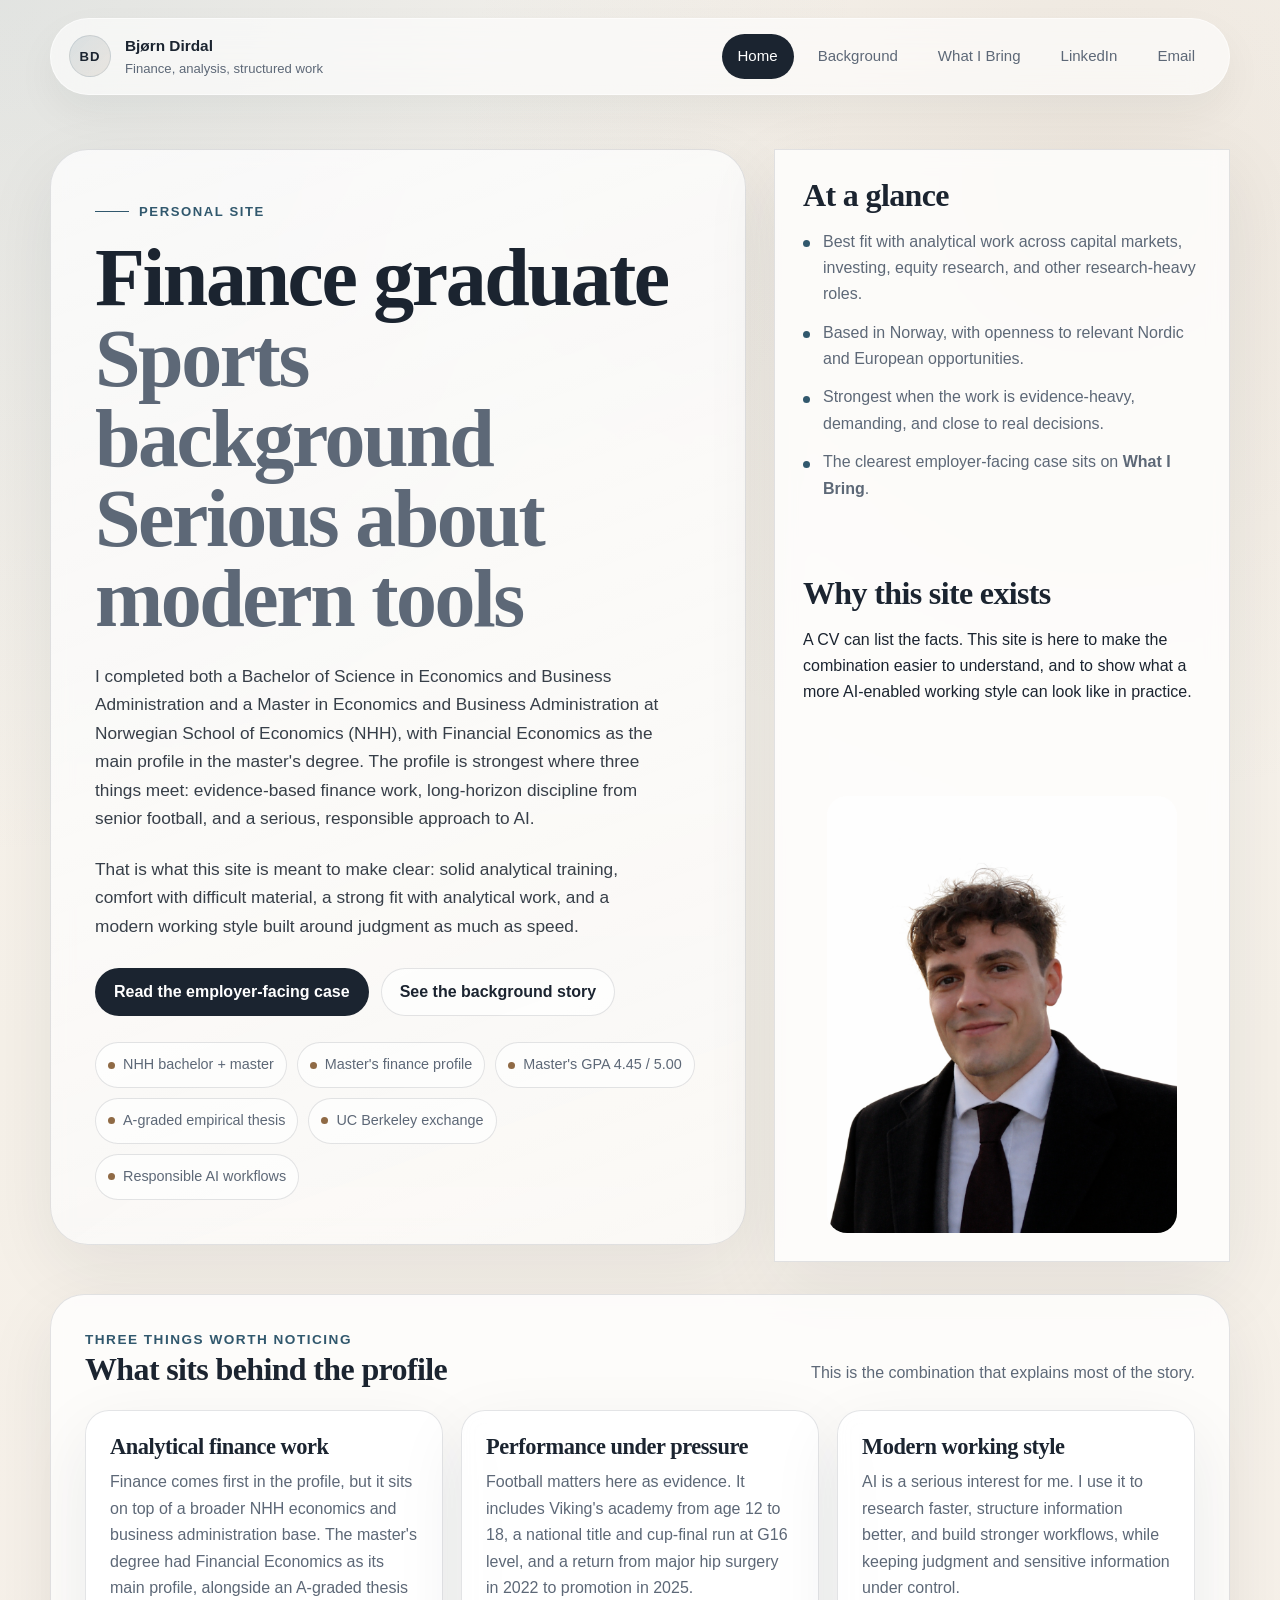
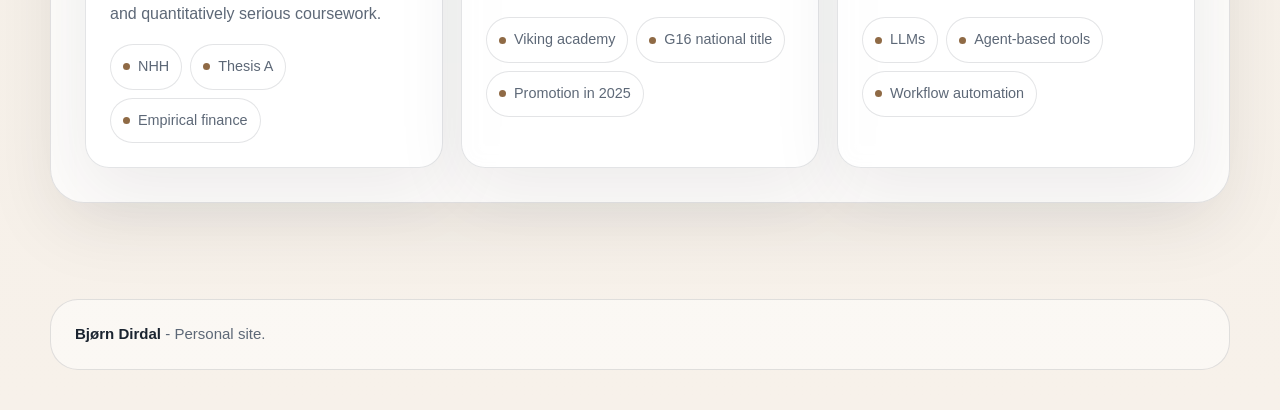
==== index.html @ 46bf7718 "Use uploaded image asset on home page" ====
<!DOCTYPE html>
<html lang="en">
  <head>
    <meta charset="utf-8" />
    <meta name="viewport" content="width=device-width, initial-scale=1" />
    <title>Bjørn Dirdal</title>
    <meta
      name="description"
      content="Personal site for Bjørn Dirdal - NHH economics and business administration graduate, finance-focused analyst, senior football competitor, and structured AI workflow user."
    />
    <link rel="stylesheet" href="./styles.css?v=20260422b" />
  </head>
  <body>
    <header class="site-header">
      <div class="container header-inner">
        <a class="brand" href="./index.html">
          <span class="brand-mark">BD</span>
          <span class="brand-copy">
            <span class="brand-name">Bjørn Dirdal</span>
            <span class="brand-sub">Finance, analysis, structured work</span>
          </span>
        </a>

        <button class="nav-toggle" type="button" aria-label="Toggle navigation" aria-expanded="false">
          Menu
        </button>

        <nav class="site-nav" aria-label="Primary">
          <a href="./index.html">Home</a>
          <a href="./background.html">Background</a>
          <a href="./what-i-bring.html">What I Bring</a>
          <a href="https://www.linkedin.com/in/bj%C3%B8rn-dirdal-7071463ba/" target="_blank" rel="noreferrer">LinkedIn</a>
          <a href="mailto:bjorndirdal@hotmail.com">Email</a>
        </nav>
      </div>
    </header>

    <main class="page-main">
      <div class="container">
        <section class="hero">
          <div class="hero-copy reveal">
            <div class="eyebrow">Personal site</div>
            <h1 class="hero-title">
              Finance graduate
              <span>Sports background</span>
              <span>Serious about modern tools</span>
            </h1>
            <p class="lead">
              I completed both a Bachelor of Science in Economics and Business Administration and a Master in
              Economics and Business Administration at Norwegian School of Economics (NHH), with Financial Economics
              as the main profile in the master's degree. The profile is strongest where three things meet:
              evidence-based finance work, long-horizon discipline from senior football, and a serious, responsible
              approach to AI.
            </p>
            <p class="lead">
              That is what this site is meant to make clear: solid analytical training, comfort with difficult
              material, a strong fit with analytical work, and a modern working style built around judgment as much
              as speed.
            </p>

            <div class="hero-actions">
              <a class="button button-primary" href="./what-i-bring.html">Read the employer-facing case</a>
              <a class="button button-secondary" href="./background.html">See the background story</a>
            </div>

            <div class="fact-row">
              <span class="fact-pill">NHH bachelor + master</span>
              <span class="fact-pill">Master's finance profile</span>
              <span class="fact-pill">Master's GPA 4.45 / 5.00</span>
              <span class="fact-pill">A-graded empirical thesis</span>
              <span class="fact-pill">UC Berkeley exchange</span>
              <span class="fact-pill">Responsible AI workflows</span>
            </div>
          </div>

          <div class="hero-aside">
            <aside class="aside-card reveal">
              <h2>At a glance</h2>
              <ul class="aside-list">
                <li>Best fit with analytical work across capital markets, investing, equity research, and other research-heavy roles.</li>
                <li>Based in Norway, with openness to relevant Nordic and European opportunities.</li>
                <li>Strongest when the work is evidence-heavy, demanding, and close to real decisions.</li>
                <li>The clearest employer-facing case sits on <a href="./what-i-bring.html"><strong>What I Bring</strong></a>.</li>
              </ul>
            </aside>

            <aside class="spotlight-card reveal">
              <h2>Why this site exists</h2>
              <p>
                A CV can list the facts. This site is here to make the combination easier to understand, and to show
                what a more AI-enabled working style can look like in practice.
              </p>
            </aside>

            <figure class="spotlight-card portrait-card reveal">
              <img
                class="portrait-image"
                src="./assets/27c5221503b23c3ba4d09596e3cf2870c97bc34b12b7a6a74b775cd7564462e4.png"
                alt="Portrait of Bjørn Dirdal in formal attire."
              />
            </figure>
          </div>
        </section>

        <section class="section">
          <div class="section-shell reveal">
            <div class="section-heading">
              <div>
                <div class="section-kicker">Three things worth noticing</div>
                <h2>What sits behind the profile</h2>
              </div>
              <p>This is the combination that explains most of the story.</p>
            </div>

            <div class="grid grid-3">
              <article class="feature-card">
                <h3>Analytical finance work</h3>
                <p>
                  Finance comes first in the profile, but it sits on top of a broader NHH economics and business
                  administration base. The master's degree had Financial Economics as its main profile, alongside an
                  A-graded thesis and quantitatively serious coursework.
                </p>
                <div class="mini-chip-row">
                  <span class="mini-chip">NHH</span>
                  <span class="mini-chip">Thesis A</span>
                  <span class="mini-chip">Empirical finance</span>
                </div>
              </article>

              <article class="feature-card">
                <h3>Performance under pressure</h3>
                <p>
                  Football matters here as evidence. It includes Viking's academy from age 12 to 18, a national
                  title and cup-final run at G16 level, and a return from major hip surgery in 2022 to promotion in 2025.
                </p>
                <div class="mini-chip-row">
                  <span class="mini-chip">Viking academy</span>
                  <span class="mini-chip">G16 national title</span>
                  <span class="mini-chip">Promotion in 2025</span>
                </div>
              </article>

              <article class="feature-card">
                <h3>Modern working style</h3>
                <p>
                  AI is a serious interest for me. I use it to research faster, structure information better, and
                  build stronger workflows, while keeping judgment and sensitive information under control.
                </p>
                <div class="mini-chip-row">
                  <span class="mini-chip">LLMs</span>
                  <span class="mini-chip">Agent-based tools</span>
                  <span class="mini-chip">Workflow automation</span>
                </div>
              </article>
            </div>
          </div>
        </section>
      </div>
    </main>

    <footer class="site-footer">
      <div class="container footer-shell">
        <strong>Bjørn Dirdal</strong> - Personal site.
      </div>
    </footer>

    <script src="./script.js?v=20260422d"></script>
  </body>
</html>
---- styles.css ----
:root {
  --bg: #f5f0e8;
  --bg-strong: #efe6da;
  --panel: rgba(255, 255, 255, 0.78);
  --panel-solid: #ffffff;
  --panel-soft: rgba(230, 236, 234, 0.72);
  --ink: #1b2430;
  --muted: #5d6877;
  --line: rgba(27, 36, 48, 0.12);
  --line-strong: rgba(27, 36, 48, 0.2);
  --accent: #31586d;
  --accent-soft: #d9e6eb;
  --accent-warm: #8f6a45;
  --sage: #667b6d;
  --shadow: 0 24px 70px rgba(27, 36, 48, 0.08);
  --radius-lg: 28px;
  --radius-md: 18px;
  --radius-sm: 12px;
  --max-width: 1180px;
  --font-display: "Iowan Old Style", "Palatino Linotype", "Book Antiqua", "Times New Roman", serif;
  --font-body: "Avenir Next", "Segoe UI", "Helvetica Neue", Arial, sans-serif;
}

* {
  box-sizing: border-box;
}

html {
  scroll-behavior: smooth;
}

body {
  margin: 0;
  min-height: 100vh;
  color: var(--ink);
  background:
    radial-gradient(circle at top left, rgba(110, 142, 158, 0.16), transparent 36%),
    radial-gradient(circle at 86% 8%, rgba(175, 154, 130, 0.15), transparent 30%),
    linear-gradient(180deg, #f8f4ee 0%, var(--bg) 52%, #f7f1ea 100%);
  font-family: var(--font-body);
  line-height: 1.65;
  text-rendering: optimizeLegibility;
}

img {
  max-width: 100%;
  display: block;
}

a {
  color: inherit;
  text-decoration: none;
}

button {
  font: inherit;
}

.container {
  width: min(calc(100% - 40px), var(--max-width));
  margin: 0 auto;
}

.site-header {
  position: sticky;
  top: 0;
  z-index: 20;
  padding: 18px 0 0;
}

.header-inner {
  display: flex;
  align-items: center;
  justify-content: space-between;
  gap: 24px;
  padding: 14px 18px;
  border: 1px solid rgba(255, 255, 255, 0.55);
  border-radius: 999px;
  background: rgba(255, 255, 255, 0.62);
  backdrop-filter: blur(18px);
  box-shadow: 0 18px 40px rgba(27, 36, 48, 0.05);
}

.brand {
  display: inline-flex;
  align-items: center;
  gap: 14px;
  min-width: 0;
}

.brand-mark {
  display: grid;
  place-items: center;
  width: 42px;
  height: 42px;
  border-radius: 50%;
  background: linear-gradient(135deg, rgba(49, 88, 109, 0.14), rgba(143, 106, 69, 0.12));
  border: 1px solid rgba(49, 88, 109, 0.14);
  font-size: 0.82rem;
  font-weight: 700;
  letter-spacing: 0.08em;
  text-transform: uppercase;
}

.brand-copy {
  display: flex;
  flex-direction: column;
  min-width: 0;
}

.brand-name {
  font-weight: 700;
  font-size: 0.96rem;
}

.brand-sub {
  color: var(--muted);
  font-size: 0.82rem;
  white-space: nowrap;
}

.site-nav {
  display: flex;
  align-items: center;
  gap: 8px;
}

.site-nav a {
  padding: 10px 16px;
  border-radius: 999px;
  color: var(--muted);
  font-size: 0.94rem;
  transition: background-color 0.2s ease, color 0.2s ease, transform 0.2s ease;
}

.site-nav a:hover,
.site-nav a:focus-visible {
  background: rgba(49, 88, 109, 0.08);
  color: var(--ink);
}

.site-nav a.is-active {
  background: var(--ink);
  color: #ffffff;
}

.nav-toggle {
  display: none;
  align-items: center;
  justify-content: center;
  border: 0;
  border-radius: 999px;
  padding: 10px 14px;
  background: rgba(49, 88, 109, 0.1);
  color: var(--ink);
}

.page-main {
  padding: 54px 0 96px;
}

.hero {
  display: grid;
  grid-template-columns: 1.45fr 0.95fr;
  gap: 28px;
  align-items: start;
}

.hero-copy,
.hero-aside,
.panel,
.card,
.section-shell,
.timeline-item,
.argument-panel,
.flow-step,
.contact-block,
.media-card,
.feature-card,
.route-card,
.thesis-card,
.pill-card,
.story-card {
  border: 1px solid var(--line);
  background: var(--panel);
  backdrop-filter: blur(10px);
  box-shadow: var(--shadow);
}

.hero-copy {
  padding: 44px;
  border-radius: 38px;
  background:
    linear-gradient(160deg, rgba(255, 255, 255, 0.82), rgba(255, 255, 255, 0.68)),
    linear-gradient(145deg, rgba(49, 88, 109, 0.06), rgba(143, 106, 69, 0.04));
}

.eyebrow {
  display: inline-flex;
  align-items: center;
  gap: 10px;
  margin-bottom: 16px;
  color: var(--accent);
  font-size: 0.82rem;
  font-weight: 700;
  letter-spacing: 0.12em;
  text-transform: uppercase;
}

.eyebrow::before {
  content: "";
  width: 34px;
  height: 1px;
  background: currentColor;
}

.hero-title {
  margin: 0;
  font-family: var(--font-display);
  font-size: clamp(2.8rem, 6.4vw, 5.4rem);
  line-height: 0.98;
  letter-spacing: -0.03em;
}

.hero-title span {
  display: block;
  color: var(--muted);
}

.lead {
  margin: 22px 0 0;
  max-width: 60ch;
  font-size: 1.08rem;
  color: rgba(27, 36, 48, 0.88);
}

.lead strong {
  color: var(--ink);
}

.hero-actions {
  display: flex;
  flex-wrap: wrap;
  gap: 12px;
  margin-top: 28px;
}

.button {
  display: inline-flex;
  align-items: center;
  justify-content: center;
  gap: 10px;
  min-height: 48px;
  padding: 0 18px;
  border-radius: 999px;
  border: 1px solid transparent;
  font-weight: 700;
  transition: transform 0.2s ease, background-color 0.2s ease, border-color 0.2s ease, color 0.2s ease;
}

.button:hover,
.button:focus-visible {
  transform: translateY(-1px);
}

.button-primary {
  background: var(--ink);
  color: #ffffff;
}

.button-secondary {
  background: rgba(255, 255, 255, 0.64);
  border-color: var(--line);
  color: var(--ink);
}

.button-tertiary {
  background: rgba(49, 88, 109, 0.08);
  color: var(--accent);
  border-color: rgba(49, 88, 109, 0.12);
}

.fact-row {
  display: flex;
  flex-wrap: wrap;
  gap: 10px;
  margin-top: 26px;
}

.fact-pill,
.role-pill,
.mini-chip {
  display: inline-flex;
  align-items: center;
  gap: 8px;
  padding: 10px 12px;
  border-radius: 999px;
  border: 1px solid var(--line);
  background: rgba(255, 255, 255, 0.58);
  color: var(--muted);
  font-size: 0.9rem;
}

.fact-pill::before,
.role-pill::before,
.mini-chip::before {
  content: "";
  width: 7px;
  height: 7px;
  border-radius: 50%;
  background: var(--accent-warm);
}

.hero-aside {
  display: grid;
  gap: 18px;
}

.aside-card,
.spotlight-card {
  padding: 28px;
  border-radius: 28px;
}

.portrait-card {
  padding: 12px;
}

.portrait-image {
  width: 100%;
  aspect-ratio: 4 / 5;
  object-fit: cover;
  object-position: center 20%;
  border-radius: 20px;
}

.aside-card h2,
.spotlight-card h2,
.section-heading h2,
.feature-card h3,
.route-card h3,
.media-card h3,
.story-card h3,
.thesis-card h2,
.argument-panel h2,
.contact-block h2 {
  margin: 0;
  font-family: var(--font-display);
  line-height: 1.08;
  letter-spacing: -0.02em;
}

.aside-card h2,
.spotlight-card h2,
.section-heading h2,
.thesis-card h2,
.contact-block h2 {
  font-size: clamp(1.65rem, 2.5vw, 2.3rem);
}

.aside-list,
.detail-list,
.timeline-list,
.contact-list,
.source-list {
  margin: 16px 0 0;
  padding: 0;
  list-style: none;
  display: grid;
  gap: 12px;
}

.aside-list li,
.detail-list li,
.timeline-list li,
.contact-list li,
.source-list li {
  position: relative;
  padding-left: 20px;
  color: var(--muted);
}

.aside-list li::before,
.detail-list li::before,
.timeline-list li::before,
.contact-list li::before,
.source-list li::before {
  content: "";
  position: absolute;
  left: 0;
  top: 0.72em;
  width: 7px;
  height: 7px;
  border-radius: 50%;
  background: var(--accent);
}

.section {
  margin-top: 32px;
}

.section-shell {
  padding: 34px;
  border-radius: 34px;
}

.section-heading {
  display: flex;
  align-items: end;
  justify-content: space-between;
  gap: 24px;
  margin-bottom: 24px;
}

.section-kicker {
  color: var(--accent);
  font-size: 0.85rem;
  font-weight: 700;
  letter-spacing: 0.11em;
  text-transform: uppercase;
}

.section-heading p,
.panel-intro,
.card p,
.story-card p,
.feature-card p,
.route-card p,
.contact-block p,
.thesis-card p,
.argument-panel p {
  margin: 10px 0 0;
  color: var(--muted);
}

.grid {
  display: grid;
  gap: 18px;
}

.grid-2 {
  grid-template-columns: repeat(2, minmax(0, 1fr));
}

.grid-3 {
  grid-template-columns: repeat(3, minmax(0, 1fr));
}

.feature-card,
.route-card,
.story-card,
.timeline-item,
.thesis-card,
.contact-block {
  padding: 24px;
  border-radius: 24px;
}

.feature-card h3,
.route-card h3,
.story-card h3 {
  font-size: 1.4rem;
}

.feature-card .mini-chip-row,
.route-card .mini-chip-row,
.story-card .mini-chip-row,
.thesis-card .mini-chip-row {
  display: flex;
  flex-wrap: wrap;
  gap: 8px;
  margin-top: 16px;
}

.route-card a {
  font-weight: 700;
  color: var(--accent);
}

.split {
  display: grid;
  grid-template-columns: 1.1fr 0.9fr;
  gap: 18px;
}

.media-card {
  border-radius: 28px;
  overflow: hidden;
}

.media-frame {
  padding: 12px 12px 0;
}

.media-card-image-only .media-frame {
  padding: 12px;
}

.media-frame img {
  width: 100%;
  height: 100%;
  object-fit: cover;
  border-radius: 22px;
}

.media-card-wide .media-frame img {
  aspect-ratio: 16 / 10;
}

.media-card-tall .media-frame img {
  aspect-ratio: 4 / 5;
  object-position: center 20%;
}

.media-body {
  padding: 18px 20px 22px;
}

.media-kicker {
  color: var(--accent);
  font-size: 0.8rem;
  font-weight: 700;
  letter-spacing: 0.11em;
  text-transform: uppercase;
}

.media-card h3 {
  margin: 8px 0 0;
  font-size: 1.45rem;
}

.media-body p {
  margin: 10px 0 0;
  color: var(--muted);
}

.image-strip {
  display: flex;
  justify-content: center;
  align-items: flex-start;
  gap: clamp(20px, 4vw, 44px);
}

.image-strip-photo {
  display: block;
  width: auto;
  height: clamp(220px, 24vw, 300px);
  max-width: none;
  border-radius: 0;
  box-shadow: none;
}

.timeline {
  display: grid;
  gap: 16px;
}

.timeline-item {
  position: relative;
  overflow: hidden;
}

.timeline-item::before {
  content: "";
  position: absolute;
  inset: 0 auto 0 0;
  width: 6px;
  background: linear-gradient(180deg, rgba(49, 88, 109, 0.56), rgba(102, 123, 109, 0.54));
}

.timeline-meta {
  color: var(--accent);
  font-size: 0.9rem;
  font-weight: 700;
  letter-spacing: 0.04em;
  text-transform: uppercase;
}

.timeline-item h3 {
  margin: 12px 0 0;
  font-family: var(--font-display);
  font-size: 1.5rem;
  line-height: 1.12;
}

.timeline-item p {
  margin: 10px 0 0;
  color: var(--muted);
}

.story-grid {
  display: grid;
  grid-template-columns: repeat(2, minmax(0, 1fr));
  gap: 18px;
}

.story-card {
  min-height: 100%;
}

.story-card h3 {
  font-size: 1.45rem;
}

.story-note {
  margin-top: 22px;
  padding: 18px 20px;
  border-radius: 20px;
  border: 1px solid rgba(49, 88, 109, 0.16);
  background: rgba(49, 88, 109, 0.08);
}

.role-strip {
  display: flex;
  flex-wrap: wrap;
  gap: 10px;
  margin-top: 18px;
}

.argument-layout {
  display: grid;
  grid-template-columns: 0.94fr 1.06fr;
  gap: 22px;
  align-items: start;
}

.argument-card-grid {
  display: grid;
  gap: 12px;
}

.argument-card {
  width: 100%;
  padding: 18px 18px 17px;
  border: 1px solid var(--line);
  border-radius: 20px;
  background: rgba(255, 255, 255, 0.62);
  color: var(--ink);
  text-align: left;
  cursor: pointer;
  transition: transform 0.2s ease, border-color 0.2s ease, background-color 0.2s ease, box-shadow 0.2s ease;
}

.argument-card:hover,
.argument-card:focus-visible {
  transform: translateY(-1px);
  border-color: rgba(49, 88, 109, 0.26);
}

.argument-card.is-active {
  border-color: rgba(49, 88, 109, 0.28);
  background: linear-gradient(180deg, rgba(49, 88, 109, 0.12), rgba(255, 255, 255, 0.75));
  box-shadow: 0 18px 40px rgba(49, 88, 109, 0.08);
}

.argument-card strong {
  display: block;
  font-family: var(--font-display);
  font-size: 1.35rem;
  line-height: 1.06;
}

.argument-card span {
  display: block;
  margin-top: 10px;
  color: var(--muted);
  font-size: 0.94rem;
}

.argument-panels {
  position: relative;
}

.argument-panel {
  display: none;
  padding: 28px;
  border-radius: 28px;
}

.argument-panel.is-active {
  display: block;
}

.argument-meta {
  margin-top: 16px;
  color: var(--accent);
  font-size: 0.9rem;
  font-weight: 700;
  text-transform: uppercase;
  letter-spacing: 0.08em;
}

.argument-columns {
  display: grid;
  grid-template-columns: repeat(2, minmax(0, 1fr));
  gap: 16px;
  margin-top: 22px;
}

.argument-column {
  padding: 18px;
  border-radius: 20px;
  border: 1px solid var(--line);
  background: rgba(255, 255, 255, 0.64);
}

.argument-column h3 {
  margin: 0;
  font-size: 0.9rem;
  color: var(--accent);
  font-weight: 700;
  letter-spacing: 0.08em;
  text-transform: uppercase;
}

.argument-column p,
.argument-column ul {
  margin: 12px 0 0;
}

.argument-column ul {
  padding-left: 18px;
  color: var(--muted);
}

.honesty-note {
  margin-top: 18px;
  padding: 18px 20px;
  border-radius: 20px;
  border: 1px solid rgba(143, 106, 69, 0.18);
  background: rgba(143, 106, 69, 0.08);
}

.thesis-grid {
  display: grid;
  grid-template-columns: 1.15fr 0.85fr;
  gap: 18px;
}

.thesis-card {
  padding: 28px;
}

.thesis-title {
  margin-top: 10px;
  font-family: var(--font-display);
  font-size: clamp(1.9rem, 3.3vw, 2.6rem);
  line-height: 1.06;
}

.callout-grid {
  display: grid;
  grid-template-columns: repeat(3, minmax(0, 1fr));
  gap: 16px;
  margin-top: 20px;
}

.pill-card {
  padding: 18px;
  border-radius: 20px;
  background: rgba(255, 255, 255, 0.66);
}

.pill-card h3 {
  margin: 0;
  font-size: 0.9rem;
  color: var(--accent);
  letter-spacing: 0.08em;
  text-transform: uppercase;
}

.pill-card p {
  margin: 10px 0 0;
  color: var(--muted);
}

.flow {
  display: grid;
  grid-template-columns: repeat(4, minmax(0, 1fr));
  gap: 14px;
}

.flow-step {
  position: relative;
  padding: 22px;
  border-radius: 22px;
}

.flow-step-number {
  display: inline-grid;
  place-items: center;
  width: 34px;
  height: 34px;
  border-radius: 50%;
  background: rgba(49, 88, 109, 0.12);
  color: var(--accent);
  font-weight: 800;
}

.flow-step h3 {
  margin: 16px 0 0;
  font-family: var(--font-display);
  font-size: 1.35rem;
  line-height: 1.08;
}

.flow-step p {
  margin: 10px 0 0;
  color: var(--muted);
}

.contact-layout {
  display: grid;
  grid-template-columns: 1fr 0.92fr;
  gap: 18px;
}

.contact-link {
  display: inline-flex;
  align-items: center;
  gap: 10px;
  margin-top: 18px;
  font-size: clamp(1.2rem, 2.1vw, 1.7rem);
  font-weight: 700;
}

.contact-link::after {
  content: "->";
  color: var(--accent);
}

.source-note {
  margin-top: 18px;
  color: var(--muted);
  font-size: 0.92rem;
}

.site-footer {
  padding: 0 0 40px;
}

.footer-shell {
  padding: 22px 24px;
  border-radius: 28px;
  border: 1px solid var(--line);
  background: rgba(255, 255, 255, 0.48);
  color: var(--muted);
  font-size: 0.94rem;
}

.footer-shell strong {
  color: var(--ink);
}

.reveal {
  opacity: 0;
  transform: translateY(24px);
  transition: opacity 0.75s ease, transform 0.75s ease;
}

.reveal.is-visible {
  opacity: 1;
  transform: translateY(0);
}

@media (prefers-reduced-motion: reduce) {
  html {
    scroll-behavior: auto;
  }

  .reveal,
  .button,
  .argument-card,
  .site-nav a {
    transition: none;
  }

  .reveal {
    opacity: 1;
    transform: none;
  }
}

@media (max-width: 1060px) {
  .hero,
  .split,
  .argument-layout,
  .thesis-grid,
  .contact-layout {
    grid-template-columns: 1fr;
  }

  .story-grid,
  .grid-3,
  .callout-grid,
  .flow {
    grid-template-columns: repeat(2, minmax(0, 1fr));
  }
}

@media (max-width: 760px) {
  .site-header {
    padding-top: 14px;
  }

  .header-inner {
    border-radius: 28px;
    align-items: start;
    flex-wrap: wrap;
  }

  .brand-sub {
    white-space: normal;
  }

  .nav-toggle {
    display: inline-flex;
    margin-left: auto;
  }

  .site-nav {
    display: none;
    width: 100%;
    flex-direction: column;
    align-items: stretch;
  }

  .site-header.is-open .site-nav {
    display: flex;
  }

  .hero-copy,
  .section-shell,
  .aside-card,
  .spotlight-card,
  .argument-panel,
  .thesis-card,
  .contact-block {
    padding: 24px;
  }

  .page-main {
    padding-top: 36px;
    padding-bottom: 72px;
  }

  .story-grid,
  .grid-2,
  .grid-3,
  .callout-grid,
  .flow,
  .argument-columns {
    grid-template-columns: 1fr;
  }

  .section-heading {
    align-items: start;
    flex-direction: column;
  }

  .hero-title {
    font-size: clamp(2.5rem, 11vw, 4rem);
  }

  .fact-row,
  .hero-actions,
  .role-strip {
    gap: 8px;
  }

  .image-strip {
    display: grid;
    grid-template-columns: 1fr;
    justify-content: stretch;
  }

  .image-strip-photo {
    width: 100%;
    height: auto;
  }
}
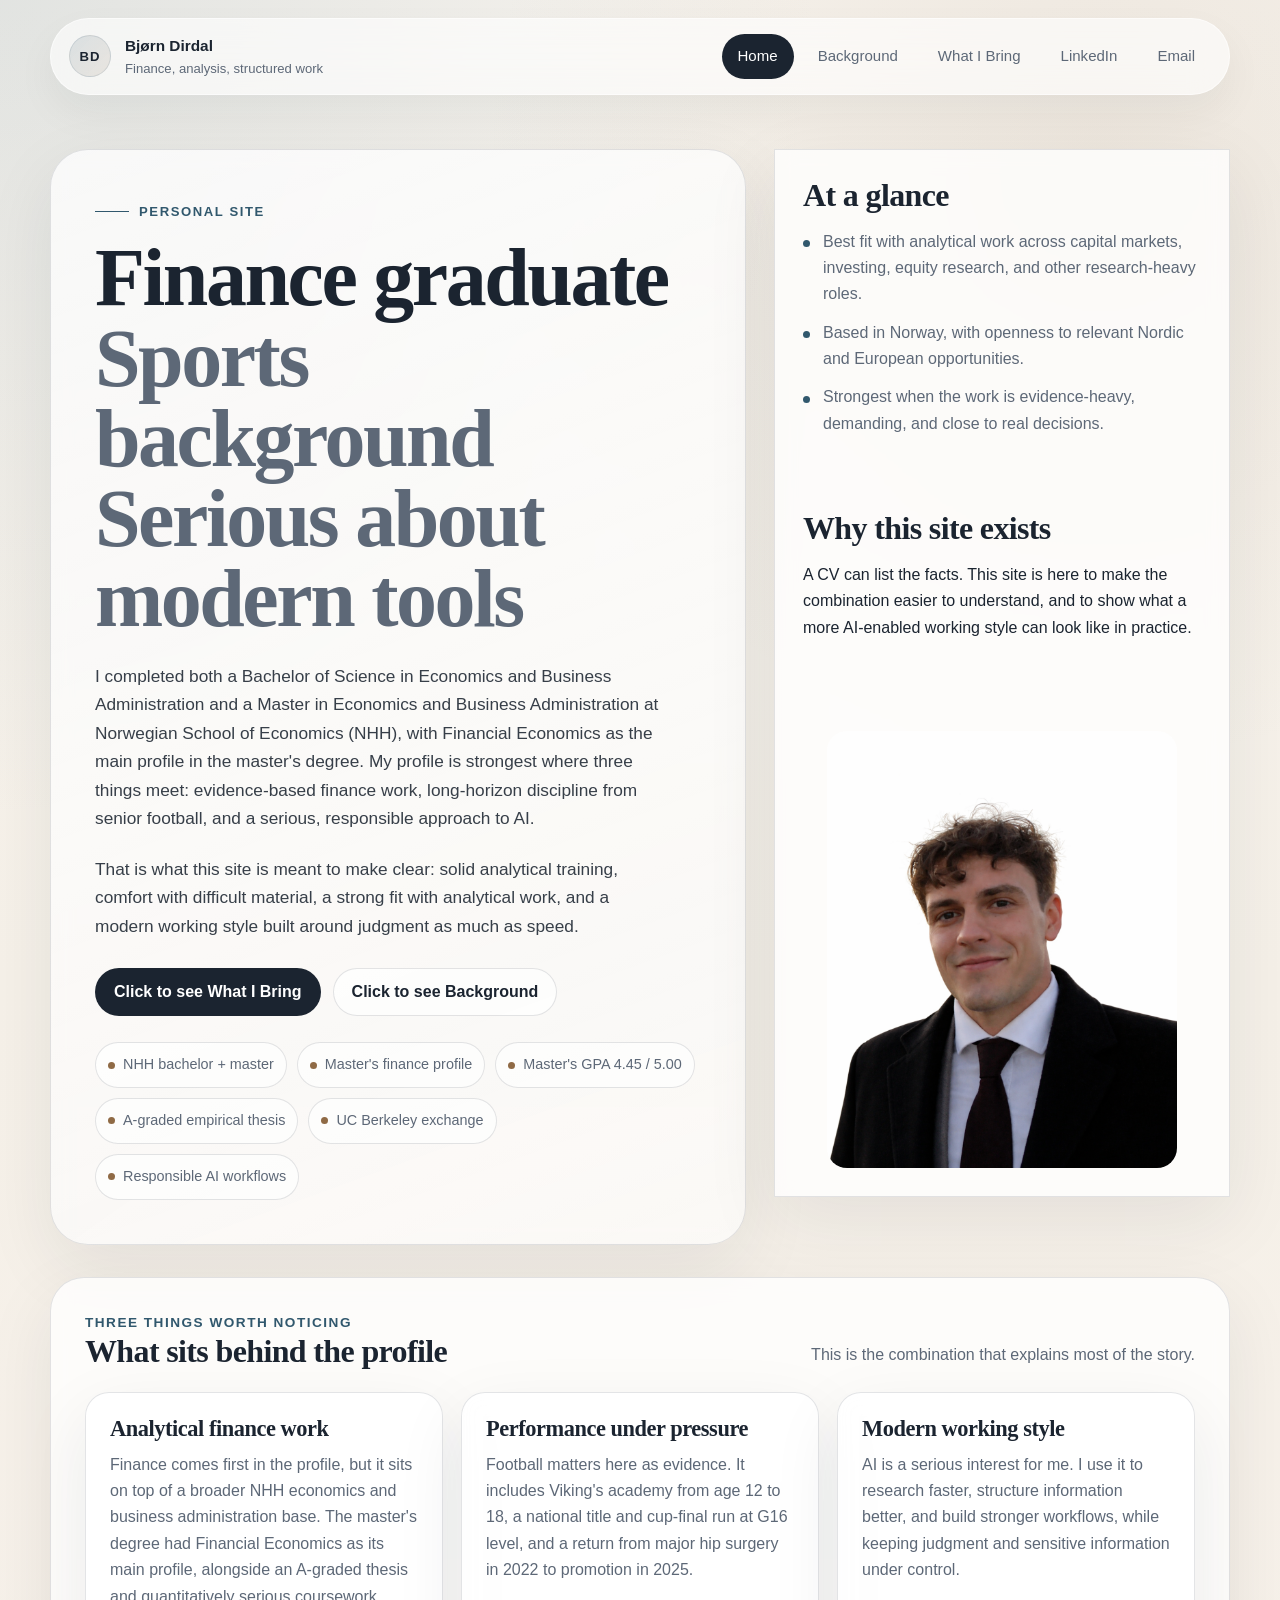
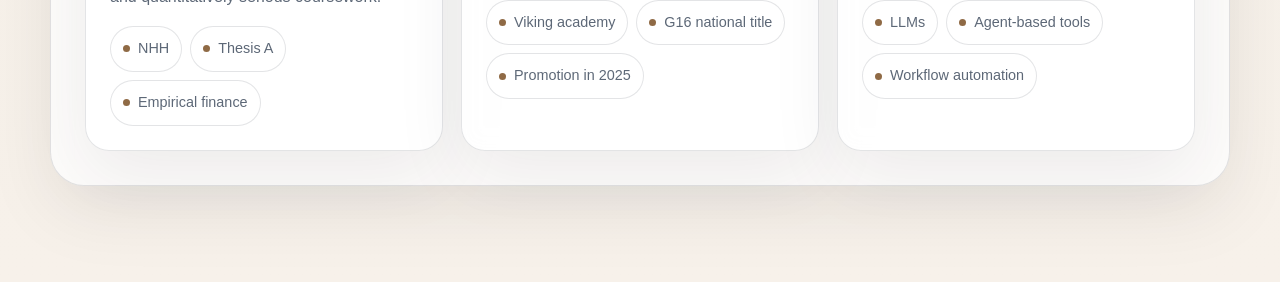
==== commit ea418b50: "Update home page copy and remove footer" ====
--- a/index.html
+++ b/index.html
@@ -48,7 +48,7 @@
             <p class="lead">
               I completed both a Bachelor of Science in Economics and Business Administration and a Master in
               Economics and Business Administration at Norwegian School of Economics (NHH), with Financial Economics
-              as the main profile in the master's degree. The profile is strongest where three things meet:
+              as the main profile in the master's degree. My profile is strongest where three things meet:
               evidence-based finance work, long-horizon discipline from senior football, and a serious, responsible
               approach to AI.
             </p>
@@ -59,8 +59,8 @@
             </p>
 
             <div class="hero-actions">
-              <a class="button button-primary" href="./what-i-bring.html">Read the employer-facing case</a>
-              <a class="button button-secondary" href="./background.html">See the background story</a>
+              <a class="button button-primary" href="./what-i-bring.html">Click to see What I Bring</a>
+              <a class="button button-secondary" href="./background.html">Click to see Background</a>
             </div>
 
             <div class="fact-row">
@@ -80,7 +80,6 @@
                 <li>Best fit with analytical work across capital markets, investing, equity research, and other research-heavy roles.</li>
                 <li>Based in Norway, with openness to relevant Nordic and European opportunities.</li>
                 <li>Strongest when the work is evidence-heavy, demanding, and close to real decisions.</li>
-                <li>The clearest employer-facing case sits on <a href="./what-i-bring.html"><strong>What I Bring</strong></a>.</li>
               </ul>
             </aside>
 
@@ -158,12 +157,6 @@
       </div>
     </main>
 
-    <footer class="site-footer">
-      <div class="container footer-shell">
-        <strong>Bjørn Dirdal</strong> - Personal site.
-      </div>
-    </footer>
-
     <script src="./script.js?v=20260422d"></script>
   </body>
 </html>
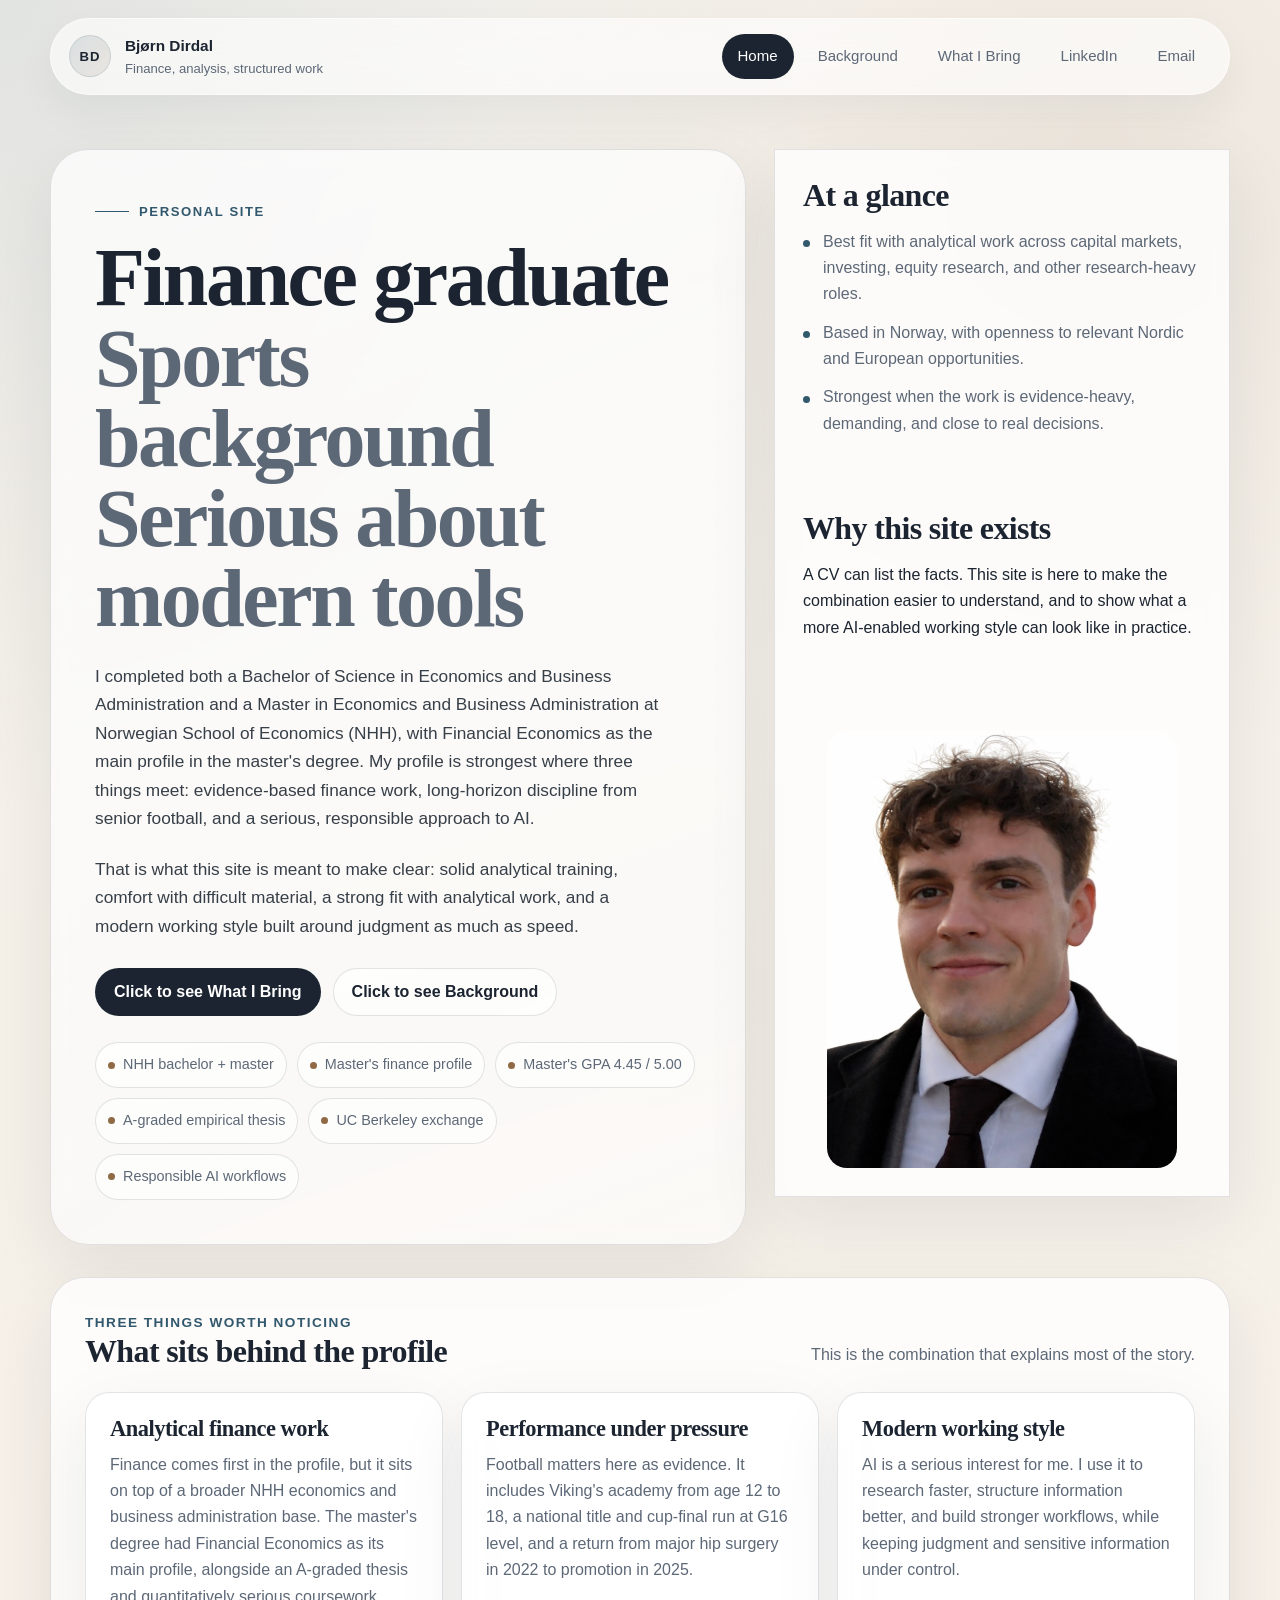
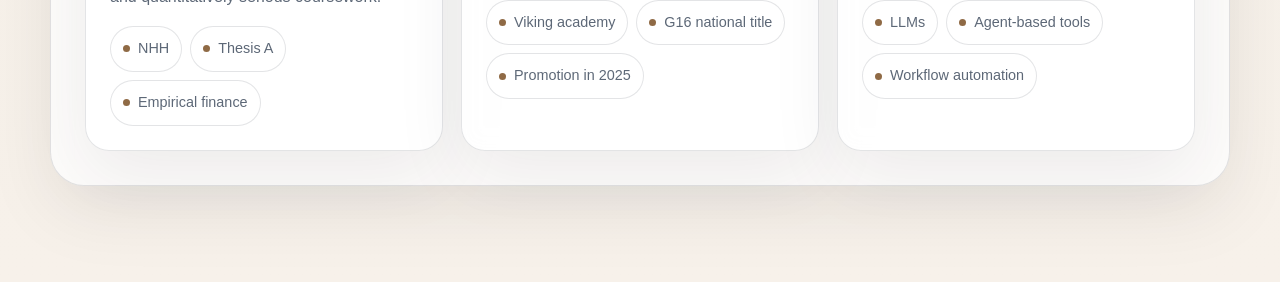
==== commit 414a596e: "Use cropped portrait on home page" ====
--- a/index.html
+++ b/index.html
@@ -8,7 +8,7 @@
       name="description"
       content="Personal site for Bjørn Dirdal - NHH economics and business administration graduate, finance-focused analyst, senior football competitor, and structured AI workflow user."
     />
-    <link rel="stylesheet" href="./styles.css?v=20260422b" />
+    <link rel="stylesheet" href="./styles.css?v=20260423a" />
   </head>
   <body>
     <header class="site-header">
@@ -94,7 +94,7 @@
             <figure class="spotlight-card portrait-card reveal">
               <img
                 class="portrait-image"
-                src="./assets/27c5221503b23c3ba4d09596e3cf2870c97bc34b12b7a6a74b775cd7564462e4.png"
+                src="./assets/27c5221503b23c3ba4d09596e3cf2870c97bc34b12b7a6a74b775cd7564462e4.jpeg"
                 alt="Portrait of Bjørn Dirdal in formal attire."
               />
             </figure>
--- a/styles.css
+++ b/styles.css
@@ -624,6 +624,36 @@
   align-items: start;
 }
 
+.interaction-guide {
+  display: grid;
+  grid-template-columns: 0.94fr 1.06fr;
+  gap: 22px;
+  margin: -4px 0 12px;
+  color: var(--accent);
+  font-size: 0.78rem;
+  font-weight: 700;
+  letter-spacing: 0.1em;
+  text-transform: uppercase;
+}
+
+.interaction-guide span {
+  display: flex;
+  align-items: center;
+  gap: 10px;
+}
+
+.interaction-guide span::before {
+  content: "";
+  width: 28px;
+  height: 1px;
+  background: currentColor;
+  opacity: 0.7;
+}
+
+.mobile-panel-guide {
+  display: none;
+}
+
 .argument-card-grid {
   display: grid;
   gap: 12px;
@@ -893,29 +923,59 @@
   .story-grid,
   .grid-3,
   .callout-grid,
-  .flow {
+  .flow,
+  .interaction-guide {
     grid-template-columns: repeat(2, minmax(0, 1fr));
   }
 }
 
 @media (max-width: 760px) {
+  body {
+    overflow-x: hidden;
+  }
+
+  .container {
+    width: min(calc(100% - 28px), var(--max-width));
+  }
+
   .site-header {
-    padding-top: 14px;
+    padding-top: 10px;
   }
 
   .header-inner {
-    border-radius: 28px;
+    gap: 12px;
+    padding: 12px 14px;
+    border-radius: 24px;
     align-items: start;
     flex-wrap: wrap;
   }
 
+  .brand {
+    gap: 10px;
+    max-width: calc(100% - 84px);
+  }
+
+  .brand-mark {
+    width: 38px;
+    height: 38px;
+    flex: 0 0 auto;
+  }
+
+  .brand-name {
+    line-height: 1.2;
+  }
+
   .brand-sub {
     white-space: normal;
+    font-size: 0.76rem;
+    line-height: 1.25;
   }
 
   .nav-toggle {
     display: inline-flex;
     margin-left: auto;
+    min-height: 38px;
+    padding: 8px 13px;
   }
 
   .site-nav {
@@ -923,10 +983,17 @@
     width: 100%;
     flex-direction: column;
     align-items: stretch;
+    gap: 6px;
+    padding-top: 8px;
   }
 
   .site-header.is-open .site-nav {
     display: flex;
+  }
+
+  .site-nav a {
+    padding: 12px 14px;
+    font-size: 0.95rem;
   }
 
   .hero-copy,
@@ -936,12 +1003,39 @@
   .argument-panel,
   .thesis-card,
   .contact-block {
-    padding: 24px;
+    padding: 22px;
+  }
+
+  .hero {
+    gap: 18px;
+  }
+
+  .hero-copy {
+    border-radius: 30px;
+  }
+
+  .hero-aside {
+    gap: 14px;
+  }
+
+  .aside-card,
+  .spotlight-card {
+    border-radius: 24px;
+  }
+
+  .portrait-card {
+    padding: 10px;
+  }
+
+  .portrait-image {
+    aspect-ratio: 1 / 1;
+    object-position: center 16%;
+    border-radius: 18px;
   }
 
   .page-main {
-    padding-top: 36px;
-    padding-bottom: 72px;
+    padding-top: 28px;
+    padding-bottom: 58px;
   }
 
   .story-grid,
@@ -949,17 +1043,67 @@
   .grid-3,
   .callout-grid,
   .flow,
-  .argument-columns {
+  .argument-columns,
+  .interaction-guide {
     grid-template-columns: 1fr;
   }
 
   .section-heading {
     align-items: start;
     flex-direction: column;
+    gap: 10px;
+    margin-bottom: 18px;
+  }
+
+  .section {
+    margin-top: 24px;
+  }
+
+  .section-shell {
+    border-radius: 28px;
+  }
+
+  .section-kicker {
+    font-size: 0.74rem;
+    letter-spacing: 0.1em;
+  }
+
+  .section-heading h2,
+  .aside-card h2,
+  .spotlight-card h2 {
+    font-size: clamp(1.55rem, 7.4vw, 2.05rem);
+  }
+
+  .section-heading p,
+  .story-card p,
+  .feature-card p,
+  .timeline-item p,
+  .pill-card p,
+  .aside-list li {
+    font-size: 0.95rem;
+    line-height: 1.55;
   }
 
   .hero-title {
-    font-size: clamp(2.5rem, 11vw, 4rem);
+    font-size: clamp(2.35rem, 10.5vw, 3.45rem);
+    line-height: 1;
+  }
+
+  .eyebrow {
+    gap: 8px;
+    margin-bottom: 12px;
+    font-size: 0.74rem;
+    letter-spacing: 0.1em;
+  }
+
+  .eyebrow::before {
+    width: 24px;
+  }
+
+  .lead {
+    margin-top: 16px;
+    font-size: 0.98rem;
+    line-height: 1.58;
   }
 
   .fact-row,
@@ -968,14 +1112,240 @@
     gap: 8px;
   }
 
+  .hero-actions {
+    margin-top: 22px;
+  }
+
+  .button {
+    width: 100%;
+    min-height: 46px;
+    padding: 0 16px;
+    text-align: center;
+  }
+
+  .fact-row {
+    margin-top: 20px;
+  }
+
+  .fact-pill,
+  .role-pill,
+  .mini-chip {
+    padding: 8px 10px;
+    font-size: 0.82rem;
+  }
+
+  .grid {
+    gap: 14px;
+  }
+
+  .feature-card,
+  .route-card,
+  .story-card,
+  .timeline-item,
+  .thesis-card,
+  .contact-block {
+    padding: 20px;
+    border-radius: 20px;
+  }
+
+  .feature-card h3,
+  .route-card h3,
+  .story-card h3,
+  .timeline-item h3 {
+    font-size: clamp(1.2rem, 5.4vw, 1.45rem);
+  }
+
+  .timeline {
+    gap: 12px;
+  }
+
+  .timeline-item::before {
+    width: 4px;
+  }
+
+  .timeline-meta {
+    font-size: 0.76rem;
+    letter-spacing: 0.06em;
+  }
+
+  .story-note,
+  .honesty-note {
+    margin-top: 16px;
+    padding: 15px 16px;
+    border-radius: 18px;
+    font-size: 0.94rem;
+    line-height: 1.55;
+  }
+
+  .interaction-guide {
+    display: block;
+    margin: -2px 0 14px;
+    font-size: 0.72rem;
+    letter-spacing: 0.06em;
+  }
+
+  .interaction-guide span {
+    display: inline-flex;
+    max-width: 100%;
+    padding: 8px 11px;
+    border: 1px solid rgba(49, 88, 109, 0.16);
+    border-radius: 999px;
+    background: rgba(255, 255, 255, 0.46);
+    line-height: 1.2;
+  }
+
+  .interaction-guide .desktop-panel-guide {
+    display: none;
+  }
+
+  .interaction-guide span::before {
+    display: none;
+  }
+
+  .mobile-panel-guide {
+    display: inline-flex;
+    width: fit-content;
+    max-width: 100%;
+    margin: 4px 0 2px;
+    padding: 8px 11px;
+    border: 1px solid rgba(49, 88, 109, 0.16);
+    border-radius: 999px;
+    background: rgba(255, 255, 255, 0.46);
+    color: var(--accent);
+    font-size: 0.72rem;
+    font-weight: 700;
+    letter-spacing: 0.06em;
+    line-height: 1.2;
+    text-transform: uppercase;
+  }
+
+  .argument-card-grid {
+    gap: 10px;
+  }
+
+  .argument-card {
+    padding: 15px 16px 14px;
+    border-radius: 18px;
+  }
+
+  .argument-card strong {
+    font-size: 1.12rem;
+    line-height: 1.1;
+  }
+
+  .argument-card span {
+    margin-top: 7px;
+    font-size: 0.9rem;
+    line-height: 1.5;
+  }
+
+  .argument-panel {
+    border-radius: 24px;
+  }
+
+  .argument-panel > p {
+    font-size: 0.94rem;
+    line-height: 1.55;
+  }
+
+  .argument-panel h2 {
+    font-size: clamp(1.65rem, 7vw, 2.05rem);
+    line-height: 1.03;
+  }
+
+  .argument-meta {
+    font-size: 0.78rem;
+    letter-spacing: 0.06em;
+  }
+
+  .argument-columns {
+    gap: 12px;
+    margin-top: 18px;
+  }
+
+  .argument-column {
+    padding: 14px 15px;
+    border-radius: 17px;
+  }
+
+  .argument-column h3 {
+    font-size: 0.72rem;
+    letter-spacing: 0.06em;
+  }
+
+  .argument-column p,
+  .argument-column ul {
+    margin-top: 9px;
+    font-size: 0.9rem;
+    line-height: 1.5;
+  }
+
+  .argument-column ul {
+    padding-left: 16px;
+  }
+
+  .argument-column li + li {
+    margin-top: 6px;
+  }
+
   .image-strip {
     display: grid;
     grid-template-columns: 1fr;
     justify-content: stretch;
+    gap: 16px;
   }
 
   .image-strip-photo {
     width: 100%;
     height: auto;
-  }
-}
+    border-radius: 16px;
+  }
+}
+
+@media (max-width: 430px) {
+  .container {
+    width: min(calc(100% - 22px), var(--max-width));
+  }
+
+  .header-inner {
+    padding: 10px 12px;
+  }
+
+  .brand-sub {
+    display: none;
+  }
+
+  .hero-copy,
+  .section-shell,
+  .aside-card,
+  .spotlight-card,
+  .argument-panel,
+  .thesis-card,
+  .contact-block {
+    padding: 19px;
+  }
+
+  .hero-title {
+    font-size: clamp(2.05rem, 11.8vw, 3rem);
+  }
+
+  .lead {
+    font-size: 0.95rem;
+  }
+
+  .section-heading h2,
+  .aside-card h2,
+  .spotlight-card h2 {
+    font-size: clamp(1.45rem, 8vw, 1.9rem);
+  }
+
+  .argument-card strong {
+    font-size: 1.05rem;
+  }
+
+  .argument-card span,
+  .argument-column p,
+  .argument-column ul {
+    font-size: 0.86rem;
+  }
+}
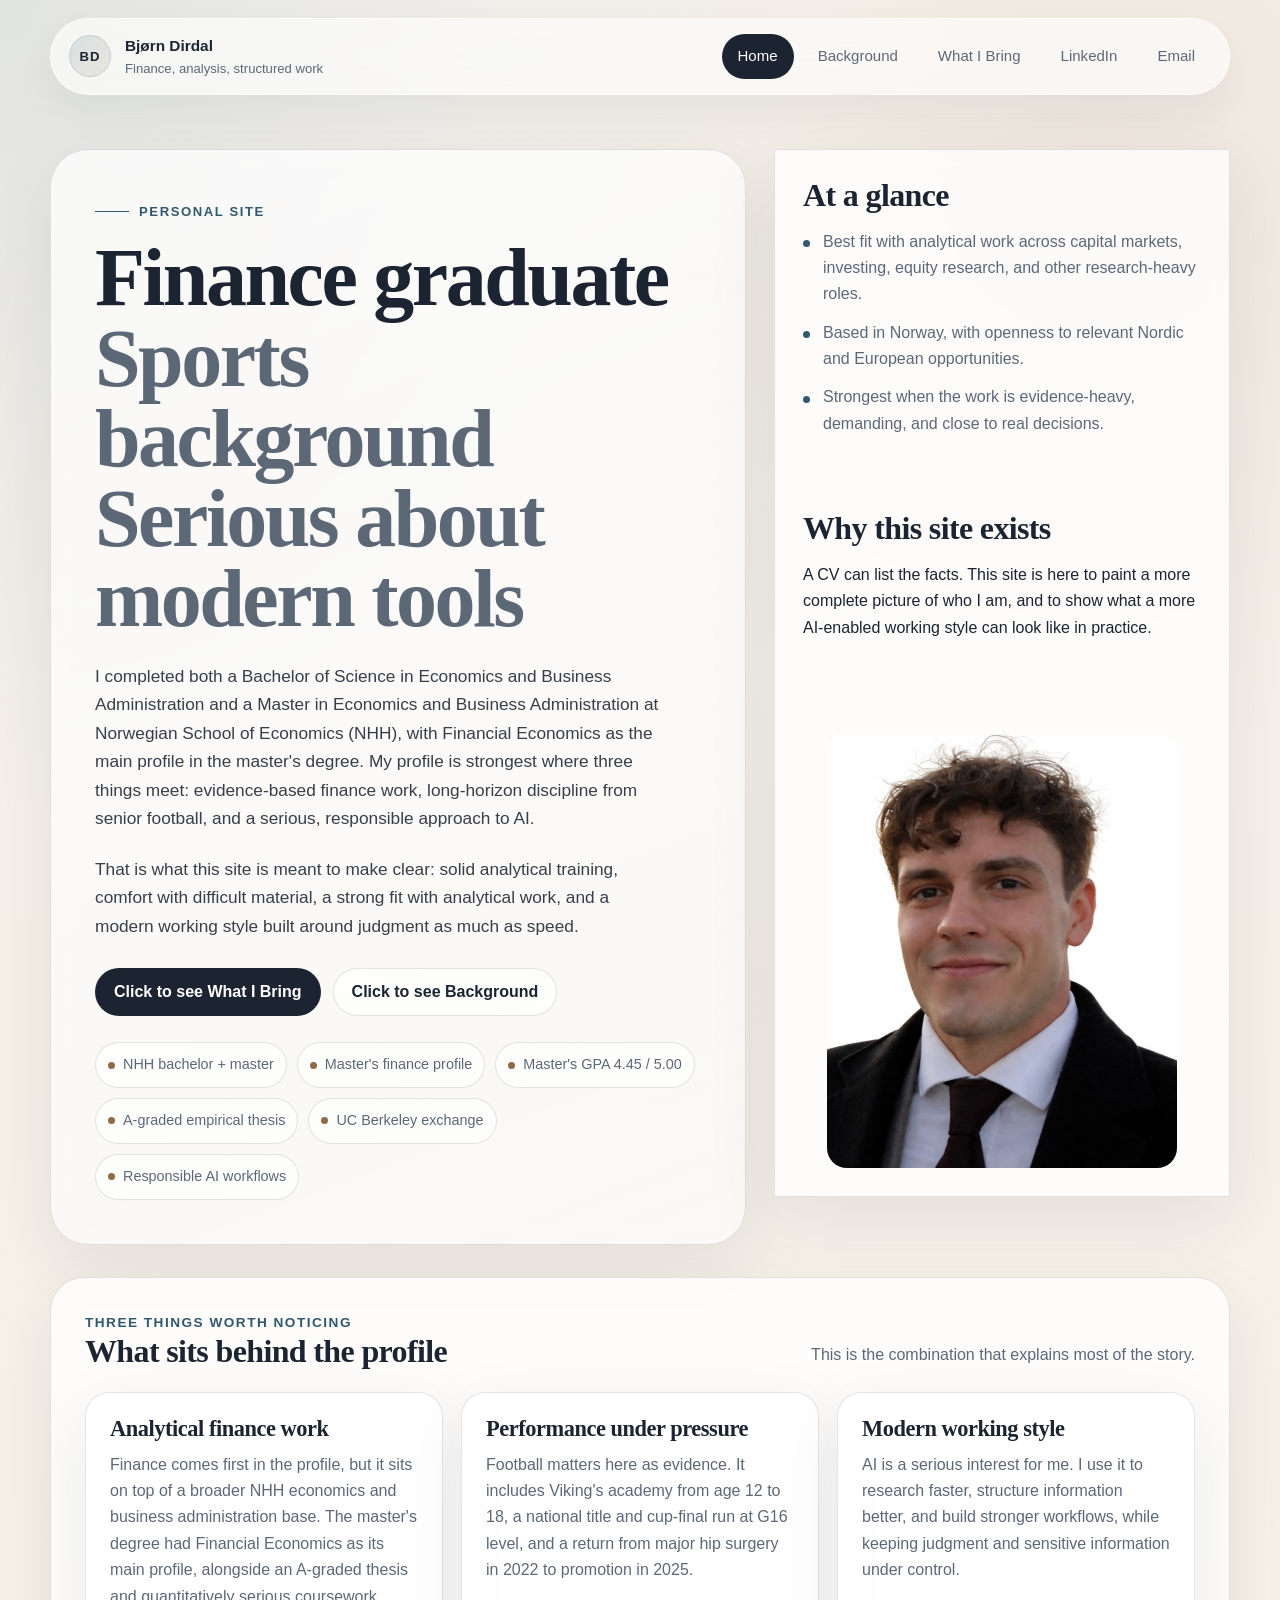
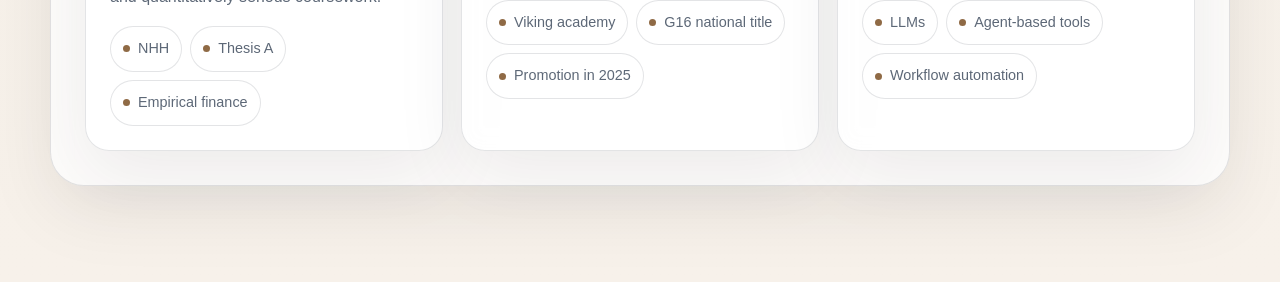
==== commit f7610446: "Update home site purpose text" ====
--- a/index.html
+++ b/index.html
@@ -86,7 +86,7 @@
             <aside class="spotlight-card reveal">
               <h2>Why this site exists</h2>
               <p>
-                A CV can list the facts. This site is here to make the combination easier to understand, and to show
+                A CV can list the facts. This site is here to paint a more complete picture of who I am, and to show
                 what a more AI-enabled working style can look like in practice.
               </p>
             </aside>
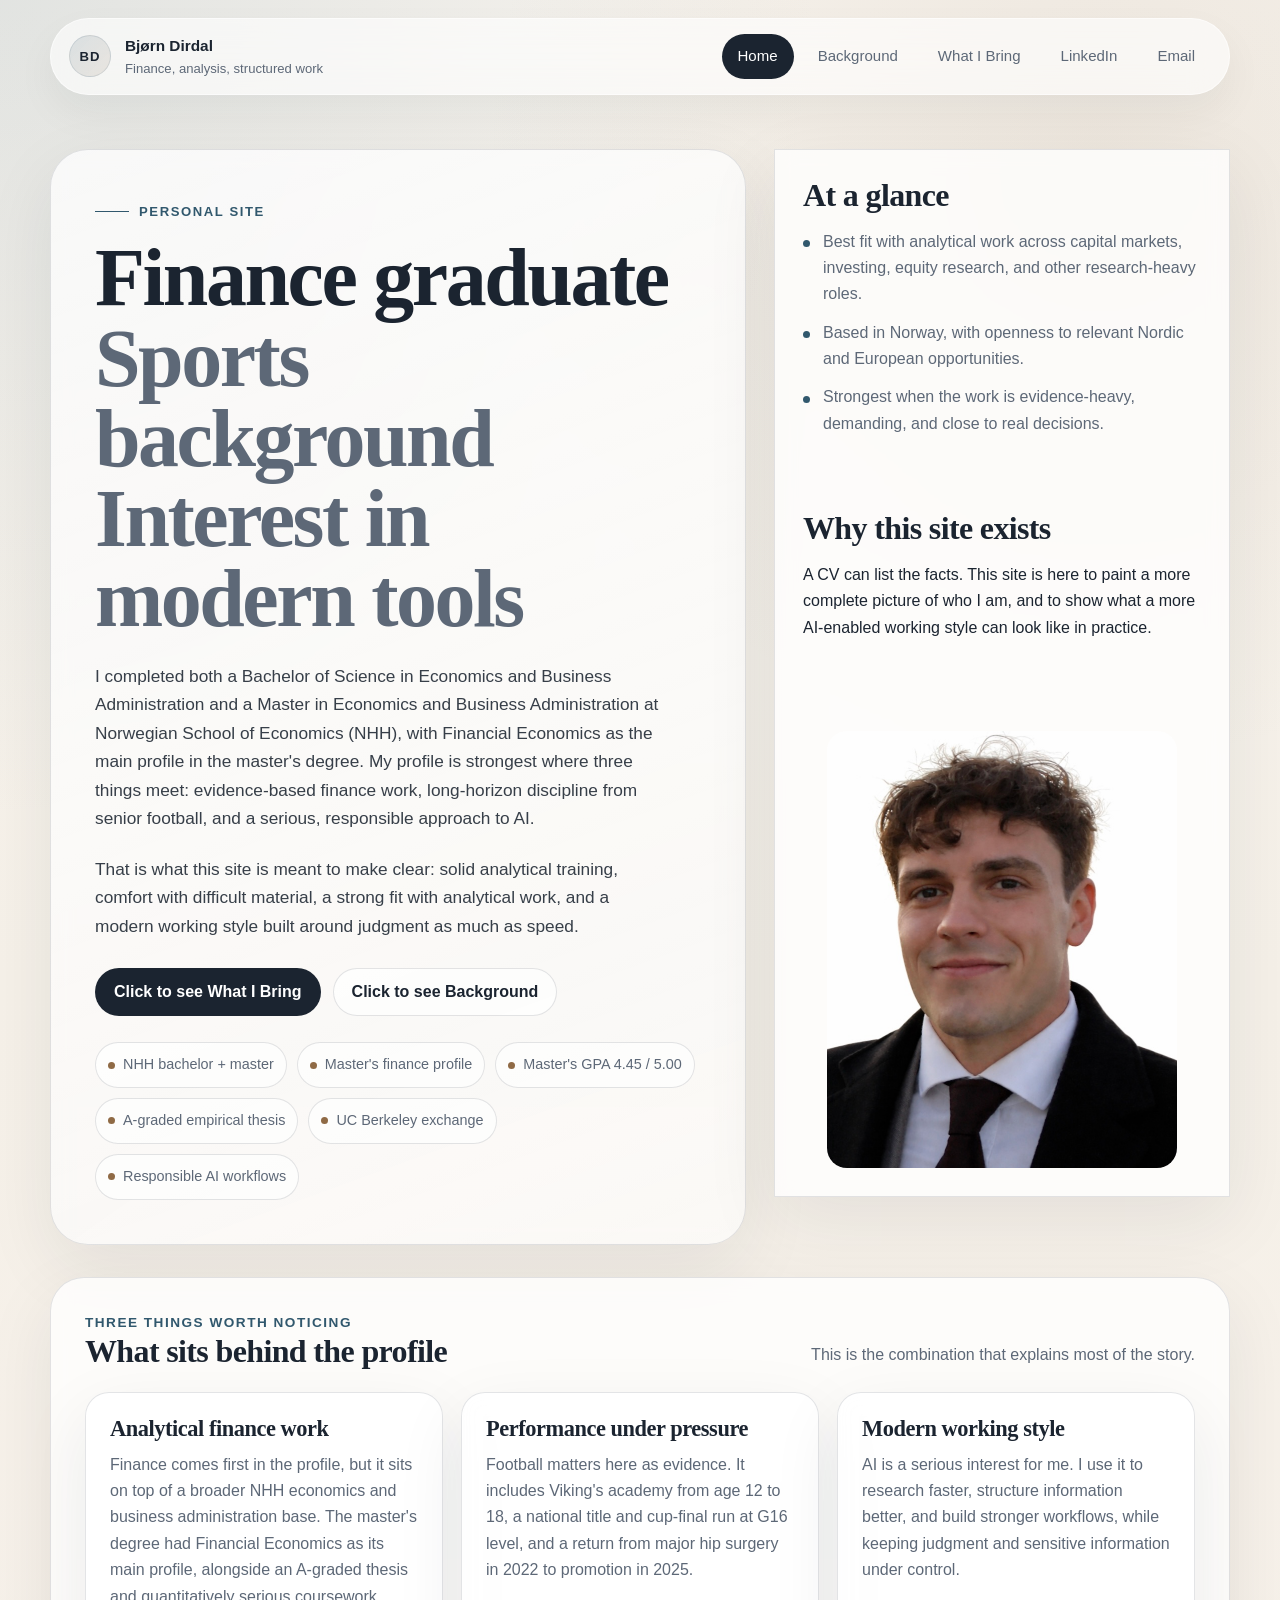
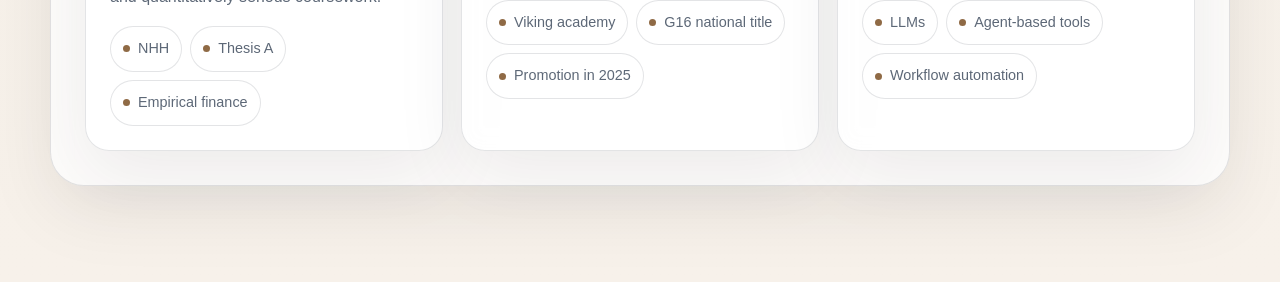
==== commit 2b5b97b6: "Update home heading tools wording" ====
--- a/index.html
+++ b/index.html
@@ -43,7 +43,7 @@
             <h1 class="hero-title">
               Finance graduate
               <span>Sports background</span>
-              <span>Serious about modern tools</span>
+              <span>Interest in modern tools</span>
             </h1>
             <p class="lead">
               I completed both a Bachelor of Science in Economics and Business Administration and a Master in
@@ -157,6 +157,7 @@
       </div>
     </main>
 
+    <script defer src="/_vercel/insights/script.js"></script>
     <script src="./script.js?v=20260422d"></script>
   </body>
 </html>
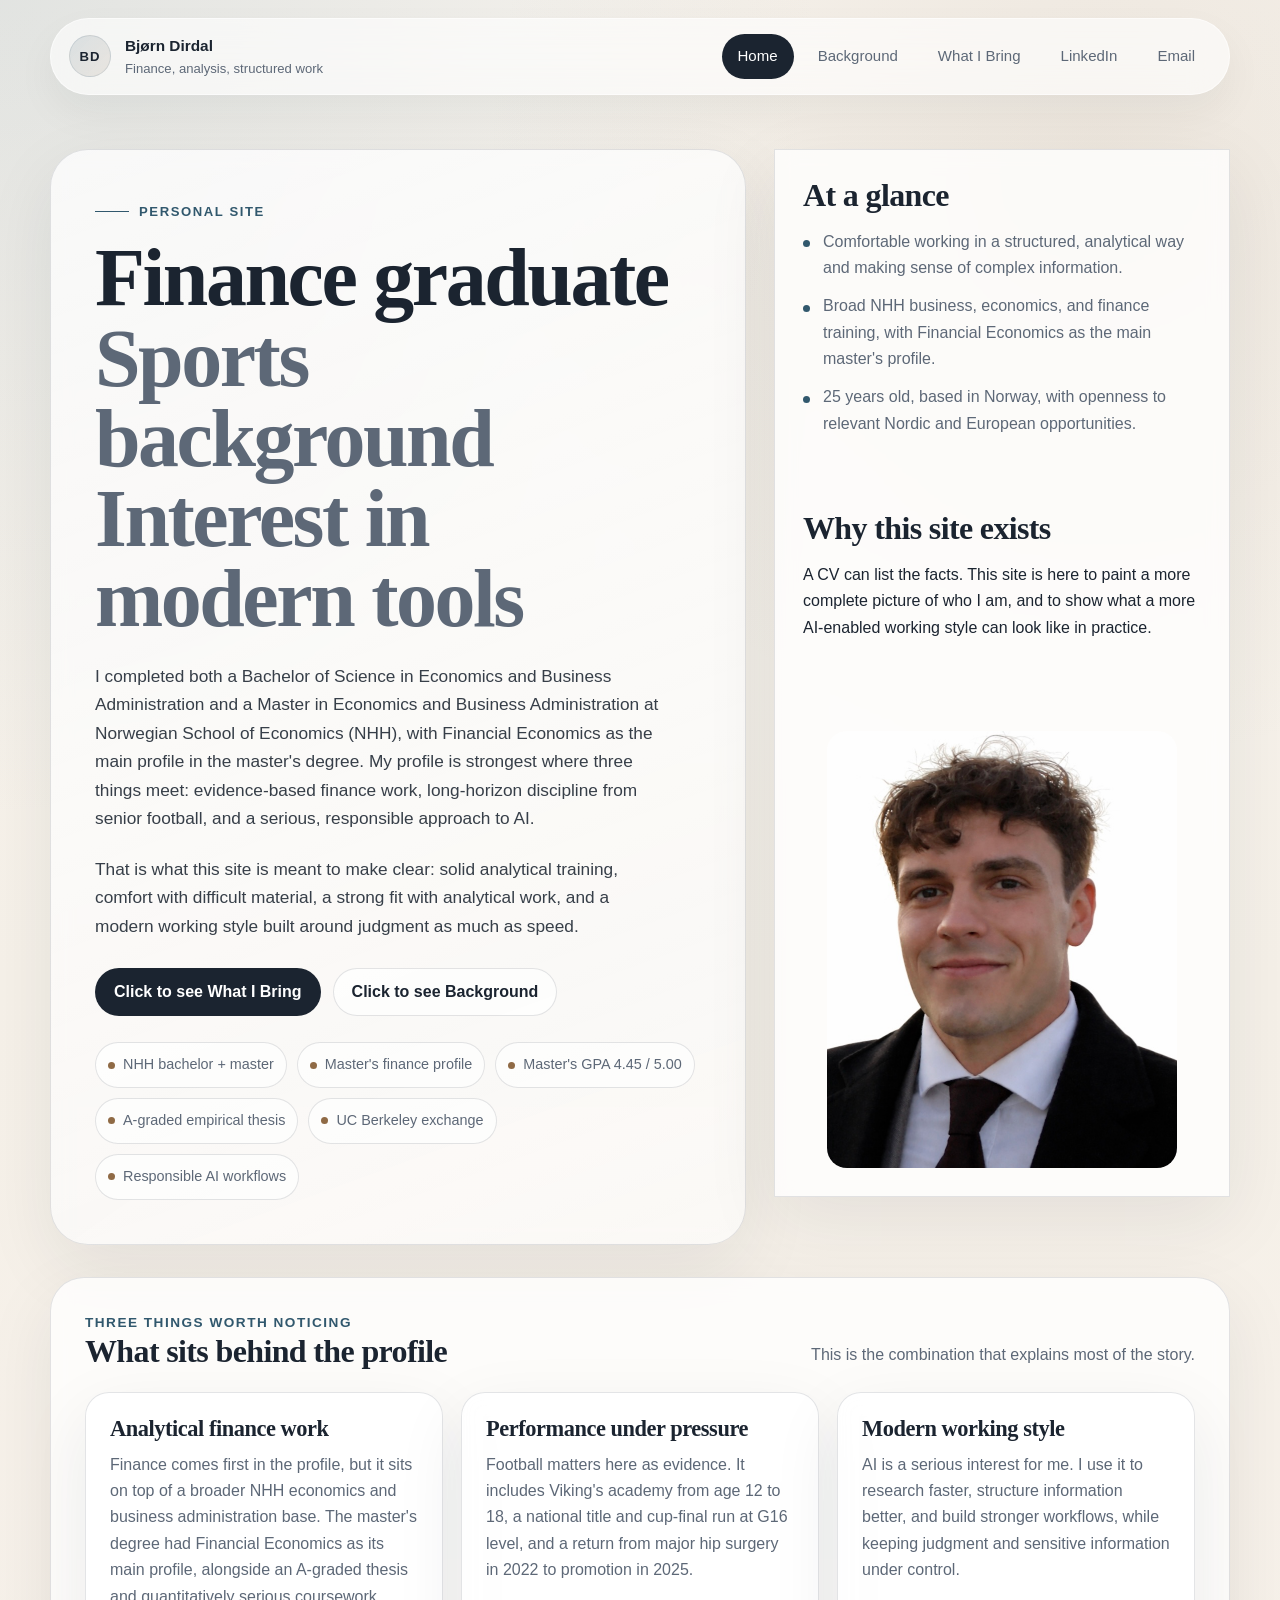
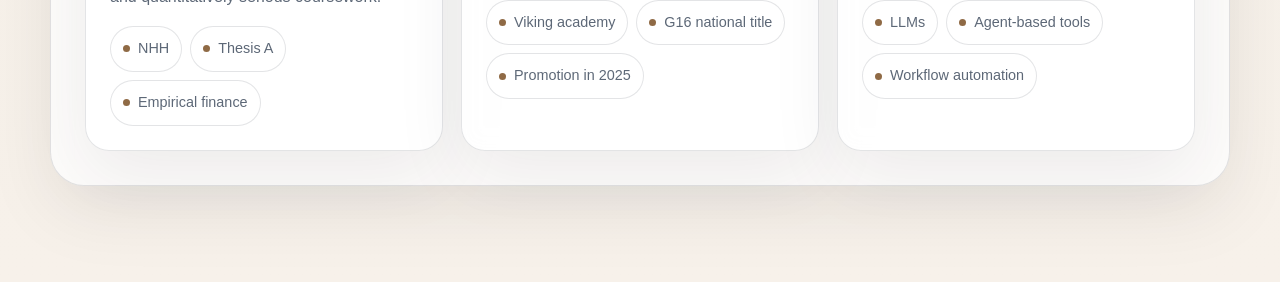
==== commit ea083187: "Update home page copy" ====
--- a/index.html
+++ b/index.html
@@ -77,9 +77,9 @@
             <aside class="aside-card reveal">
               <h2>At a glance</h2>
               <ul class="aside-list">
-                <li>Best fit with analytical work across capital markets, investing, equity research, and other research-heavy roles.</li>
-                <li>Based in Norway, with openness to relevant Nordic and European opportunities.</li>
-                <li>Strongest when the work is evidence-heavy, demanding, and close to real decisions.</li>
+                <li>Comfortable working in a structured, analytical way and making sense of complex information.</li>
+                <li>Broad NHH business, economics, and finance training, with Financial Economics as the main master's profile.</li>
+                <li>25 years old, based in Norway, with openness to relevant Nordic and European opportunities.</li>
               </ul>
             </aside>
 
